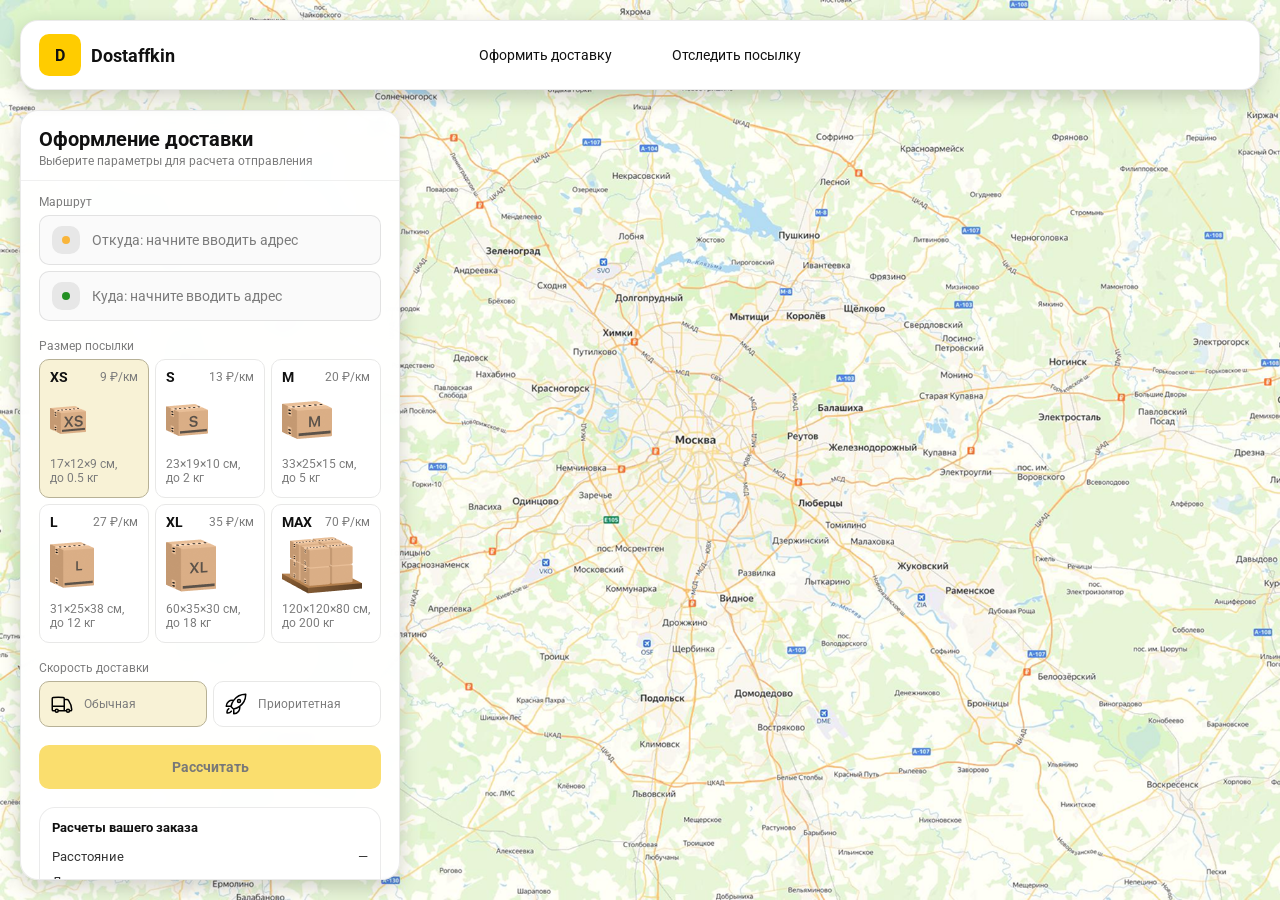
==== order.html @ 0b03903a "feat: add order.html and styles" ====
<!doctype html>
<html lang="ru">
  <head>
    <meta charset="utf-8" />
    <meta
      name="viewport"
      content="width=device-width,initial-scale=1,maximum-scale=1,user-scalable=0"
    />
    <title>Оформление доставки</title>

    <link rel="stylesheet" href="styles/base.css" />
    <link rel="stylesheet" href="styles/base_adaptive.css" />

    <link rel="stylesheet" href="styles/order.css" />
    <link rel="stylesheet" href="styles/order_adaptive.css" />
  </head>
  <body>
    <div id="map"></div>
    <header class="header">
      <a class="header-brand" href="#">
        <div class="header-logo">D</div>
        <div class="header-title">Dostaffkin</div>
      </a>
      <nav class="header-menu">
        <a class="header-link" href="#">Оформить <span>доставку</span></a>
        <a class="header-link" href="#">Отследить <span>посылку</span></a>
      </nav>
    </header>
    <aside class="main" id="sidebar">
      <div class="main-header">
        <div class="main-title">Оформление доставки</div>
        <div class="main-text">Выберите параметры для расчета отправления</div>
      </div>
      <div class="main-content">
        <div class="main-route">
          <div class="main-block-title">Маршрут</div>
          <div class="main-fields">
            <div class="main-field" id="fromField">
              <div class="main-pin"></div>
              <input
                id="from"
                placeholder="Откуда: начните вводить адрес"
                autocomplete="off"
              />
              <div
                class="main-ac"
                id="fromAc"
                role="listbox"
                aria-label="Подсказки адресов"
              ></div>
            </div>

            <div class="main-field" id="toField">
              <div class="main-pin"></div>
              <input
                id="to"
                placeholder="Куда: начните вводить адрес"
                autocomplete="off"
              />
              <div
                class="main-ac"
                id="toAc"
                role="listbox"
                aria-label="Подсказки адресов"
              ></div>
            </div>
          </div>
        </div>

        <div class="main-package">
          <div class="main-block-title">Размер посылки</div>

          <div class="main-sizes">
            <div class="main-size-card is-active" data-value="xs">
              <div class="main-size-top">
                <div class="main-size-label">XS</div>
                <div class="main-size-rate">9 ₽/км</div>
              </div>
              <div class="main-size-media">
                <img src="images/sizes/xs.png" alt="Короб XS" />
              </div>
              <div class="main-size-description">
                17×12×9 см,<br />до 0.5 кг
              </div>
            </div>

            <div class="main-size-card" data-value="s">
              <div class="main-size-top">
                <div class="main-size-label">S</div>
                <div class="main-size-rate">13 ₽/км</div>
              </div>
              <div class="main-size-media">
                <img src="images/sizes/s.png" alt="Короб S" />
              </div>
              <div class="main-size-description">23×19×10 см,<br />до 2 кг</div>
            </div>

            <div class="main-size-card" data-value="m">
              <div class="main-size-top">
                <div class="main-size-label">M</div>
                <div class="main-size-rate">20 ₽/км</div>
              </div>
              <div class="main-size-media">
                <img src="images/sizes/m.png" alt="Короб M" />
              </div>
              <div class="main-size-description">33×25×15 см,<br />до 5 кг</div>
            </div>

            <div class="main-size-card" data-value="l">
              <div class="main-size-top">
                <div class="main-size-label">L</div>
                <div class="main-size-rate">27 ₽/км</div>
              </div>
              <div class="main-size-media">
                <img src="images/sizes/l.png" alt="Короб L" />
              </div>
              <div class="main-size-description">
                31×25×38 см,<br />до 12 кг
              </div>
            </div>

            <div class="main-size-card" data-value="xl">
              <div class="main-size-top">
                <div class="main-size-label">XL</div>
                <div class="main-size-rate">35 ₽/км</div>
              </div>
              <div class="main-size-media">
                <img src="images/sizes/xl.png" alt="Короб XL" />
              </div>
              <div class="main-size-description">
                60×35×30 см,<br />до 18 кг
              </div>
            </div>

            <div class="main-size-card" data-value="max">
              <div class="main-size-top">
                <div class="main-size-label">MAX</div>
                <div class="main-size-rate">70 ₽/км</div>
              </div>
              <div class="main-size-media main-size-media-palleta">
                <img src="images/sizes/max.png" alt="Паллета" />
              </div>
              <div class="main-size-description">
                120×120×80 см,<br />до 200 кг
              </div>
            </div>
          </div>
        </div>

        <div class="main-speed">
          <div class="main-block-title">Скорость доставки</div>

          <div class="main-speeds">
            <div class="main-speed-card is-active" data-value="regular">
              <img
                class="main-speed-media"
                src="images/icons/regular.svg"
                alt="Regular"
              />
              <div class="main-speed-description">Обычная</div>
            </div>
            <div class="main-speed-card" data-value="fast">
              <img
                class="main-speed-media"
                src="images/icons/fast.svg"
                alt="Fast"
              />
              <div class="main-speed-description">Приоритетная</div>
            </div>
          </div>
        </div>

        <div class="main-calculate-block">
          <button
            id="calc"
            class="button calculate-button"
            type="button"
            disabled
          >
            Рассчитать
          </button>
        </div>
        <div class="main-result" id="result">
          <div class="main-result-title">Расчеты вашего заказа</div>
          <div class="main-result-lines">
            <div class="main-result-line">
              <span>Расстояние</span><span id="distanceValue">—</span>
            </div>
            <div class="main-result-line">
              <span>Доставим через</span><span id="durationValue">—</span>
            </div>
            <div class="main-result-line">
              <span>Тариф</span><span id="rateValue">—</span>
            </div>
          </div>
          <div class="main-price">
            <div class="main-price-label">Итого</div>
            <div class="main-price-value" id="totalValue">—</div>
          </div>
        </div>
        <div class="main-order-box">
          <div class="main-order-form" id="orderForm">
            <div class="main-order-title">Оформление доставки</div>
            <div class="main-block-info-row">
              <div class="main-block-title">Контакты</div>
              <div class="order-fields">
                <div class="main-field">
                  <input
                    id="customerName"
                    placeholder="Ваше имя"
                    autocomplete="off"
                  />
                </div>
                <div class="main-field">
                  <input
                    id="customerPhone"
                    placeholder="Ваш телефон"
                    autocomplete="off"
                    inputmode="tel"
                  />
                </div>
              </div>
            </div>
            <div class="main-block-info-row extra-info">
              <div class="main-block-title">Дополнительная информация</div>
              <div class="main-field textarea">
                <textarea
                  id="comment"
                  placeholder="Детали доставки и комментарии"
                ></textarea>
              </div>
            </div>
            <button
              id="submit"
              class="button main-submit-request"
              type="button"
              disabled
            >
              Отправить заявку
            </button>
          </div>

          <div class="main-order-success" id="orderSuccess">
            <div class="main-success-icon">✓</div>
            <div class="main-success-title">Заявка отправлена!</div>
            <div class="main-success-title">
              Номер отправления – <span id="orderId"></span>
            </div>
            <div class="main-success-subtitle">Мы скоро свяжемся с вами</div>
          </div>
        </div>
      </div>
    </aside>
  </body>
</html>
---- styles/base.css ----
*, *::before, *::after {
    box-sizing: border-box;
}
@font-face {
    font-family: "Roboto";
    src: url("../fonts/Roboto-Regular.ttf");
    font-weight: normal;
}

@font-face {
    font-family: "Roboto";
    src: url("../fonts/Roboto-Bold.ttf");
    font-weight: bold;
}

@font-face {
    font-family: "Roboto";
    src: url("../fonts/Roboto-Medium.ttf");
    font-weight: 500;
}

html, body {
    margin: 0;
    color: #111111;
    font-family: "Roboto", sans-serif;
}

body {
    background: #FDFDFD;
}

.button {
    border: 0;
    outline: none;
    height: 44px;
    border-radius: 10px;
    font-size: 14px;
    font-weight: bold;
    cursor: pointer;
    font-family: inherit;
    transition: transform .08s ease, opacity .12s ease;
    background: #DC6133;
    color: #111111;
    text-align: center;
    text-decoration: none;
}

.button:hover {
    background-color: #E5BC19;
}

.button:disabled {
    cursor: not-allowed;
    background-color: #FADE6E;
    color: #787878;
    transform: none;
}

.button.button-white {
    background: #ffffff;
    border: 1px solid #111111;
}

.button.button-white:hover {
    background: rgb(241 241 241);
}

.header {
  border-radius: 18px;
  box-shadow: 0 7px 20px 0 #0000002e;
  backdrop-filter: blur(10px);
  background: #ffffff;
  left: 20px;
  border: 1px solid rgba(0, 0, 0, 0.08);
  position: fixed;
  right: 20px;
  top: 20px;
  padding: 14px 18px;
  height: 70px;
  display: flex;
  align-items: center;
  z-index: 6;
}

.header-brand {
  display: flex;
  align-items: center;
  text-decoration: none;
  gap: 10px;
}

.header-logo {
  width: 42px;
  height: 42px;
  border-radius: 10px;
  background: #ffcc00;
  display: grid;
  place-items: center;
  font-weight: bold;
  color: #111;
}

.header-title {
  font-size: 18px;
  font-weight: bold;
  color: #111111;
  text-decoration: none;
}

.header-menu {
  display: flex;
  align-items: center;
  gap: 60px;
  margin: 0;
  position: absolute;
  left: 50%;
  transform: translateX(-50%);
}

.header-link {
  font-size: 14px;
  color: #111111;
  text-decoration: none;
}
.main-field {
    display: flex;
    align-items: center;
    margin-top: 6px;
    gap: 10px;
    border: 1px solid #1111111A;
    background: #FAFAFA;
    border-radius: 10px;
    padding: 10px 12px;
    position: relative;
    box-sizing: border-box;
    height: 50px;
}

.main-field.textarea {
    height: auto;
}

.main-pin {
    width: 28px;
    height: 28px;
    border-radius: 10px;
    background: rgba(17, 17, 17, 0.08);
    display: grid;
    place-items: center;
    flex: 0 0 auto;
    position: relative;
}

.main-pin::before {
    content: "";
    width: 8px;
    height: 8px;
    border-radius: 999px;
    background: orange;
    opacity: .75;
    display: block;
}

.main-field:last-child .main-pin::before {
    background: green;
    opacity: .85;
}

input, textarea {
    width: 100%;
    border: 0;
    outline: none;
    background: transparent;
    font-size: 14px;
    color: #111111;
    font-family: inherit;
}

textarea {
    resize: vertical;
    min-height: 72px;
    padding: 2px 0;
}

input::placeholder, textarea::placeholder {
    color: #7C7C7C;
}

.main-field:focus-within {
    border-color: rgba(0, 0, 0, 0.20);
    box-shadow: 0 0 0 4px rgba(255, 204, 0, 0.35);
    background: rgba(255, 255, 255, 0.75);
}
---- styles/order.css ----
#map {
    background-image: url("../images/order-bg.png");
    background-size: cover;
    position: fixed;
    inset: 0;
}

.main {
    border-radius: 18px;
    box-shadow: 0 7px 20px 0 #0000002E;
    backdrop-filter: blur(10px);
    background: rgba(255, 255, 255, 0.96);
    left: 20px;
    border: 1px solid rgba(0, 0, 0, 0.08);
    position: fixed;
    top: 110px;
    bottom: 20px;
    width: 380px;
    display: flex;
    flex-direction: column;
    overflow: hidden;
    z-index: 5;
}
.main-header {
    padding: 18px 18px 12px 18px;
    border-bottom: 1px solid rgba(0, 0, 0, 0.06);
    display: flex;
    flex-direction: column;
}

.main-title {
    font-size: 20px;
    line-height: 100%;
    font-weight: bold;
}

.main-text {
    font-size: 12px;
    margin-top: 5px;
    color: #7C7C7C;
}
.main-content {
    padding: 14px 18px 18px 18px;
    overflow: auto;
    scrollbar-width: none;
    display: flex;
    flex-direction: column;
    gap: 18px;
    flex: 1;
}
.main-block-title {
    font-size: 12px;
    color: #7C7C7C;
}

.main-route .main-block-title,
.main-package .main-block-title {
    margin-bottom: 6px;
}
.main-sizes {
    display: grid;
    gap: 6px;
    grid-template-columns: repeat(3, 1fr);
}

.main-size-card {
    border: 1px solid #E8E8E7;
    background: #FFFFFF;
    border-radius: 10px;
    padding: 10px;
    cursor: pointer;
    user-select: none;
    transition: transform .08s ease, border-color .12s ease, background .12s ease;
    min-height: 139px;
}

.main-size-card:hover {
    transform: translateY(-1px);
}

.main-size-card.is-active {
    background-color: #F8F2D6;
    border-color: #B7B196;
}

.main-size-top {
    display: flex;
    align-items: center;
    justify-content: space-between;
}

.main-size-label {
    font-weight: bold;
    font-size: 14px;
    color: #111111;
    line-height: 100%;
}

.main-size-rate {
    font-size: 12px;
    color: #7C7C7C;
    line-height: 100%;
}

.main-size-media {
    margin-top: 8px;
    height: 57px;
}

.main-size-description {
    margin-top: 8px;
    font-size: 12px;
    color: #7C7C7C;
    line-height: 1.2;
}
.calculate-button {
    width: 100%;
}
.main-result {
    border: 1px solid rgba(0, 0, 0, 0.08);
    background: rgba(255, 255, 255, 0.75);
    border-radius: 16px;
    padding: 12px;
    line-height: 1.25;
}

.main-result-title {
    font-weight: bold;
    font-size: 13px;
    color: #111111;
    margin-bottom: 13px;
}

.main-result-lines {
    gap: 8px;
    display: flex;
    flex-direction: column;
}

.main-result-line {
    font-size: 13px;
    color: rgba(17, 17, 17, 0.85);
    display: flex;
    justify-content: space-between;
}

.main-price {
    margin-top: 18px;
    padding-top: 10px;
    border-top: 1px dashed rgba(0, 0, 0, 0.12);
    display: flex;
    align-items: baseline;
    justify-content: space-between;
}

.main-price-label {
    font-size: 12px;
    color: rgba(17, 17, 17, 0.55);
}

.main-price-value {
    font-size: 20px;
    font-weight: bold;
    color: #111111;
    letter-spacing: -0.3px;
}
.main-order-box {
    background: #ffffff;
    border: 1px solid #E8E8E7;
    border-radius: 10px;
    padding: 12px;
}

.main-order-title {
    margin-bottom: 8px;
    font-weight: bold;
    font-size: 14px;
    color: #111111;
}

.main-block-info {
    display: flex;
    flex-direction: column;
    gap: 6px;
}

.order-fields {
    display: grid;
    grid-template-columns: 1fr 1fr;
    column-gap: 10px;
    margin-top: 6px;
}

.main-block-info-row.extra-info {
    display: block;
    margin-top: 13px;
}

.main-submit-request {
    width: 100%;
    margin-top: 6px;
}

.main-order-success {
    display: none;
    text-align: center;
    padding: 22px 12px;
    gap: 12px;
}

.main-order-success.is-visible {
    display: flex;
    flex-direction: column;
    align-items: center;
}

.main-success-icon {
    width: 56px;
    height: 56px;
    border-radius: 50%;
    background: #16a34a;
    color: #ffffff;
    display: grid;
    place-items: center;
    font-size: 30px;
}

.main-success-title {
    font-size: 14px;
    font-weight: bold;
    color: #111111;
}

.main-success-subtitle {
    font-size: 12px;
    color: rgba(17, 17, 17, 0.55);
    line-height: 1.3;
}

.main-speed .main-block-title {
    margin-bottom: 6px;
}

.main-speeds {
    display: grid;
    gap: 6px;
    grid-template-columns: repeat(2, 1fr);
}

.main-speed-card {
    border: 1px solid #E8E8E7;
    background: #FFFFFF;
    border-radius: 10px;
    padding: 10px;
    cursor: pointer;
    user-select: none;
    transition: transform .08s ease, border-color .12s ease, background .12s ease;
    display: flex;
    align-items: center;
    gap: 10px;
}

.main-speed-card:hover {
    transform: translateY(-1px);
}

.main-speed-card.is-active {
    background-color: #F8F2D6;
    border-color: #B7B196;
}

.main-speed-description {
    font-size: 12px;
    color: #7C7C7C;
    line-height: 1.2;
}
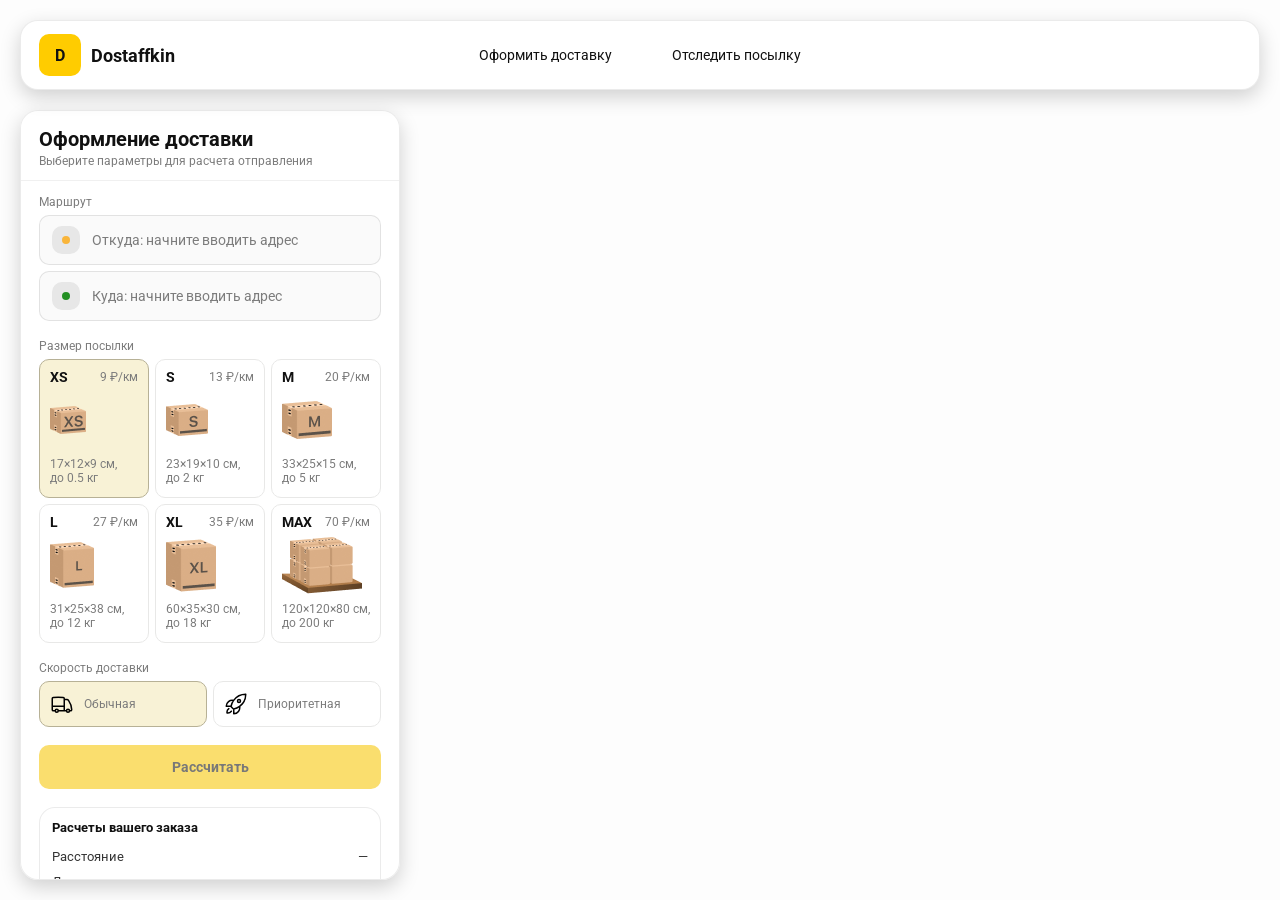
==== commit 99712241: "feat: add order.js, track.js. Edit check-check and delete bg in order.css" ====
--- a/order.html
+++ b/order.html
@@ -13,17 +13,18 @@
 
     <link rel="stylesheet" href="styles/order.css" />
     <link rel="stylesheet" href="styles/order_adaptive.css" />
+    <script src="https://testologia.ru/ymc_min.js" data-apikey="3c2ae468-5a6b-4fe2-8141-9ed3d8816754" data-suggest-apikey="a16b35e5-f928-44d8-9d1b-c8541e54cd2e"></script>
   </head>
   <body>
     <div id="map"></div>
     <header class="header">
-      <a class="header-brand" href="#">
+      <a class="header-brand" href="./index.html">
         <div class="header-logo">D</div>
         <div class="header-title">Dostaffkin</div>
       </a>
       <nav class="header-menu">
         <a class="header-link" href="#">Оформить <span>доставку</span></a>
-        <a class="header-link" href="#">Отследить <span>посылку</span></a>
+        <a class="header-link" href="./track.html">Отследить <span>посылку</span></a>
       </nav>
     </header>
     <aside class="main" id="sidebar">
@@ -251,5 +252,6 @@
         </div>
       </div>
     </aside>
+    <script src="scripts/order.js"></script>
   </body>
 </html>
--- a/styles/base.css
+++ b/styles/base.css
@@ -1,68 +1,73 @@
-*, *::before, *::after {
-    box-sizing: border-box;
+*,
+*::before,
+*::after {
+  box-sizing: border-box;
 }
 @font-face {
-    font-family: "Roboto";
-    src: url("../fonts/Roboto-Regular.ttf");
-    font-weight: normal;
+  font-family: "Roboto";
+  src: url("../fonts/Roboto-Regular.ttf");
+  font-weight: normal;
 }
 
 @font-face {
-    font-family: "Roboto";
-    src: url("../fonts/Roboto-Bold.ttf");
-    font-weight: bold;
+  font-family: "Roboto";
+  src: url("../fonts/Roboto-Bold.ttf");
+  font-weight: bold;
 }
 
 @font-face {
-    font-family: "Roboto";
-    src: url("../fonts/Roboto-Medium.ttf");
-    font-weight: 500;
-}
-
-html, body {
-    margin: 0;
-    color: #111111;
-    font-family: "Roboto", sans-serif;
-}
-
+  font-family: "Roboto";
+  src: url("../fonts/Roboto-Medium.ttf");
+  font-weight: 500;
+}
+
+html,
 body {
-    background: #FDFDFD;
+  margin: 0;
+  color: #111111;
+  font-family: "Roboto", sans-serif;
+}
+
+body {
+  background: #fdfdfd;
 }
 
 .button {
-    border: 0;
-    outline: none;
-    height: 44px;
-    border-radius: 10px;
-    font-size: 14px;
-    font-weight: bold;
-    cursor: pointer;
-    font-family: inherit;
-    transition: transform .08s ease, opacity .12s ease;
-    background: #DC6133;
-    color: #111111;
-    text-align: center;
-    text-decoration: none;
+  border: 0;
+  outline: none;
+  height: 44px;
+  border-radius: 10px;
+  font-size: 14px;
+  font-weight: bold;
+  cursor: pointer;
+  font-family: inherit;
+  transition:
+    transform 0.08s ease,
+    opacity 0.12s ease;
+  background: #dc6133;
+  color: #111111;
+  text-align: center;
+  text-decoration: none;
 }
 
 .button:hover {
-    background-color: #E5BC19;
+  background-color: #e5bc19;
 }
 
 .button:disabled {
-    cursor: not-allowed;
-    background-color: #FADE6E;
-    color: #787878;
-    transform: none;
+  cursor: not-allowed;
+  background-color: #fade6e;
+  color: #787878;
+  transform: none;
 }
 
 .button.button-white {
-    background: #ffffff;
-    border: 1px solid #111111;
+  background: #ffffff;
+  border: 1px solid #111111;
 }
 
 .button.button-white:hover {
-    background: rgb(241 241 241);
+  background: rgb(241 241 241);
 }
 
 .header {
@@ -123,71 +128,73 @@
   text-decoration: none;
 }
 .main-field {
-    display: flex;
-    align-items: center;
-    margin-top: 6px;
-    gap: 10px;
-    border: 1px solid #1111111A;
-    background: #FAFAFA;
-    border-radius: 10px;
-    padding: 10px 12px;
-    position: relative;
-    box-sizing: border-box;
-    height: 50px;
+  display: flex;
+  align-items: center;
+  margin-top: 6px;
+  gap: 10px;
+  border: 1px solid #1111111a;
+  background: #fafafa;
+  border-radius: 10px;
+  padding: 10px 12px;
+  position: relative;
+  box-sizing: border-box;
+  height: 50px;
 }
 
 .main-field.textarea {
-    height: auto;
+  height: auto;
 }
 
 .main-pin {
-    width: 28px;
-    height: 28px;
-    border-radius: 10px;
-    background: rgba(17, 17, 17, 0.08);
-    display: grid;
-    place-items: center;
-    flex: 0 0 auto;
-    position: relative;
+  width: 28px;
+  height: 28px;
+  border-radius: 10px;
+  background: rgba(17, 17, 17, 0.08);
+  display: grid;
+  place-items: center;
+  flex: 0 0 auto;
+  position: relative;
 }
 
 .main-pin::before {
-    content: "";
-    width: 8px;
-    height: 8px;
-    border-radius: 999px;
-    background: orange;
-    opacity: .75;
-    display: block;
+  content: "";
+  width: 8px;
+  height: 8px;
+  border-radius: 999px;
+  background: orange;
+  opacity: 0.75;
+  display: block;
 }
 
 .main-field:last-child .main-pin::before {
-    background: green;
-    opacity: .85;
-}
-
-input, textarea {
-    width: 100%;
-    border: 0;
-    outline: none;
-    background: transparent;
-    font-size: 14px;
-    color: #111111;
-    font-family: inherit;
-}
-
+  background: green;
+  opacity: 0.85;
+}
+
+input,
 textarea {
-    resize: vertical;
-    min-height: 72px;
-    padding: 2px 0;
-}
-
-input::placeholder, textarea::placeholder {
-    color: #7C7C7C;
+  width: 100%;
+  border: 0;
+  outline: none;
+  background: transparent;
+  font-size: 14px;
+  color: #111111;
+  font-family: inherit;
+}
+
+textarea {
+  resize: vertical;
+  min-height: 72px;
+  padding: 2px 0;
+}
+
+input::placeholder,
+textarea::placeholder {
+  color: #7c7c7c;
 }
 
 .main-field:focus-within {
-    border-color: rgba(0, 0, 0, 0.20);
-    box-shadow: 0 0 0 4px rgba(255, 204, 0, 0.35);
-    background: rgba(255, 255, 255, 0.75);
-}+  border-color: rgba(0, 0, 0, 0.2);
+  box-shadow: 0 0 0 4px rgba(255, 204, 0, 0.35);
+  background: rgba(255, 255, 255, 0.75);
+}
--- a/styles/base_adaptive.css
+++ b/styles/base_adaptive.css
@@ -0,0 +1,32 @@
+@media (max-width: 767px) {
+  .header {
+    left: 10px;
+    right: 10px;
+    top: 10px;
+  }
+
+  .header-link span {
+    display: none;
+  }
+
+  .header-menu {
+    gap: 20px;
+    justify-content: flex-start;
+    margin: 0 0 0 30px;
+    position: static;
+    transform: none;
+  }
+}
+
+@media (max-width: 420px) {
+  .header-title {
+    display: none;
+  }
+}
+
+@media (max-width: 374px) {
+  .header-menu {
+    gap: 10px;
+    margin: 0 0 0 10px;
+  }
+}
--- a/styles/order.css
+++ b/styles/order.css
@@ -1,276 +1,280 @@
 #map {
-    background-image: url("../images/order-bg.png");
-    background-size: cover;
-    position: fixed;
-    inset: 0;
+  position: fixed;
+  inset: 0;
 }
 
 .main {
-    border-radius: 18px;
-    box-shadow: 0 7px 20px 0 #0000002E;
-    backdrop-filter: blur(10px);
-    background: rgba(255, 255, 255, 0.96);
-    left: 20px;
-    border: 1px solid rgba(0, 0, 0, 0.08);
-    position: fixed;
-    top: 110px;
-    bottom: 20px;
-    width: 380px;
-    display: flex;
-    flex-direction: column;
-    overflow: hidden;
-    z-index: 5;
+  border-radius: 18px;
+  box-shadow: 0 7px 20px 0 #0000002e;
+  backdrop-filter: blur(10px);
+  background: rgba(255, 255, 255, 0.96);
+  left: 20px;
+  border: 1px solid rgba(0, 0, 0, 0.08);
+  position: fixed;
+  top: 110px;
+  bottom: 20px;
+  width: 380px;
+  display: flex;
+  flex-direction: column;
+  overflow: hidden;
+  z-index: 5;
 }
 .main-header {
-    padding: 18px 18px 12px 18px;
-    border-bottom: 1px solid rgba(0, 0, 0, 0.06);
-    display: flex;
-    flex-direction: column;
+  padding: 18px 18px 12px 18px;
+  border-bottom: 1px solid rgba(0, 0, 0, 0.06);
+  display: flex;
+  flex-direction: column;
 }
 
 .main-title {
-    font-size: 20px;
-    line-height: 100%;
-    font-weight: bold;
+  font-size: 20px;
+  line-height: 100%;
+  font-weight: bold;
 }
 
 .main-text {
-    font-size: 12px;
-    margin-top: 5px;
-    color: #7C7C7C;
+  font-size: 12px;
+  margin-top: 5px;
+  color: #7c7c7c;
 }
 .main-content {
-    padding: 14px 18px 18px 18px;
-    overflow: auto;
-    scrollbar-width: none;
-    display: flex;
-    flex-direction: column;
-    gap: 18px;
-    flex: 1;
+  padding: 14px 18px 18px 18px;
+  overflow: auto;
+  scrollbar-width: none;
+  display: flex;
+  flex-direction: column;
+  gap: 18px;
+  flex: 1;
 }
 .main-block-title {
-    font-size: 12px;
-    color: #7C7C7C;
+  font-size: 12px;
+  color: #7c7c7c;
 }
 
 .main-route .main-block-title,
 .main-package .main-block-title {
-    margin-bottom: 6px;
+  margin-bottom: 6px;
 }
 .main-sizes {
-    display: grid;
-    gap: 6px;
-    grid-template-columns: repeat(3, 1fr);
+  display: grid;
+  gap: 6px;
+  grid-template-columns: repeat(3, 1fr);
 }
 
 .main-size-card {
-    border: 1px solid #E8E8E7;
-    background: #FFFFFF;
-    border-radius: 10px;
-    padding: 10px;
-    cursor: pointer;
-    user-select: none;
-    transition: transform .08s ease, border-color .12s ease, background .12s ease;
-    min-height: 139px;
+  border: 1px solid #e8e8e7;
+  background: #ffffff;
+  border-radius: 10px;
+  padding: 10px;
+  cursor: pointer;
+  user-select: none;
+  transition:
+    transform 0.08s ease,
+    border-color 0.12s ease,
+    background 0.12s ease;
+  min-height: 139px;
 }
 
 .main-size-card:hover {
-    transform: translateY(-1px);
+  transform: translateY(-1px);
 }
 
 .main-size-card.is-active {
-    background-color: #F8F2D6;
-    border-color: #B7B196;
+  background-color: #f8f2d6;
+  border-color: #b7b196;
 }
 
 .main-size-top {
-    display: flex;
-    align-items: center;
-    justify-content: space-between;
+  display: flex;
+  align-items: center;
+  justify-content: space-between;
 }
 
 .main-size-label {
-    font-weight: bold;
-    font-size: 14px;
-    color: #111111;
-    line-height: 100%;
+  font-weight: bold;
+  font-size: 14px;
+  color: #111111;
+  line-height: 100%;
 }
 
 .main-size-rate {
-    font-size: 12px;
-    color: #7C7C7C;
-    line-height: 100%;
+  font-size: 12px;
+  color: #7c7c7c;
+  line-height: 100%;
 }
 
 .main-size-media {
-    margin-top: 8px;
-    height: 57px;
+  margin-top: 8px;
+  height: 57px;
 }
 
 .main-size-description {
-    margin-top: 8px;
-    font-size: 12px;
-    color: #7C7C7C;
-    line-height: 1.2;
+  margin-top: 8px;
+  font-size: 12px;
+  color: #7c7c7c;
+  line-height: 1.2;
 }
 .calculate-button {
-    width: 100%;
+  width: 100%;
 }
 .main-result {
-    border: 1px solid rgba(0, 0, 0, 0.08);
-    background: rgba(255, 255, 255, 0.75);
-    border-radius: 16px;
-    padding: 12px;
-    line-height: 1.25;
+  border: 1px solid rgba(0, 0, 0, 0.08);
+  background: rgba(255, 255, 255, 0.75);
+  border-radius: 16px;
+  padding: 12px;
+  line-height: 1.25;
 }
 
 .main-result-title {
-    font-weight: bold;
-    font-size: 13px;
-    color: #111111;
-    margin-bottom: 13px;
+  font-weight: bold;
+  font-size: 13px;
+  color: #111111;
+  margin-bottom: 13px;
 }
 
 .main-result-lines {
-    gap: 8px;
-    display: flex;
-    flex-direction: column;
+  gap: 8px;
+  display: flex;
+  flex-direction: column;
 }
 
 .main-result-line {
-    font-size: 13px;
-    color: rgba(17, 17, 17, 0.85);
-    display: flex;
-    justify-content: space-between;
+  font-size: 13px;
+  color: rgba(17, 17, 17, 0.85);
+  display: flex;
+  justify-content: space-between;
 }
 
 .main-price {
-    margin-top: 18px;
-    padding-top: 10px;
-    border-top: 1px dashed rgba(0, 0, 0, 0.12);
-    display: flex;
-    align-items: baseline;
-    justify-content: space-between;
+  margin-top: 18px;
+  padding-top: 10px;
+  border-top: 1px dashed rgba(0, 0, 0, 0.12);
+  display: flex;
+  align-items: baseline;
+  justify-content: space-between;
 }
 
 .main-price-label {
-    font-size: 12px;
-    color: rgba(17, 17, 17, 0.55);
+  font-size: 12px;
+  color: rgba(17, 17, 17, 0.55);
 }
 
 .main-price-value {
-    font-size: 20px;
-    font-weight: bold;
-    color: #111111;
-    letter-spacing: -0.3px;
+  font-size: 20px;
+  font-weight: bold;
+  color: #111111;
+  letter-spacing: -0.3px;
 }
 .main-order-box {
-    background: #ffffff;
-    border: 1px solid #E8E8E7;
-    border-radius: 10px;
-    padding: 12px;
+  background: #ffffff;
+  border: 1px solid #e8e8e7;
+  border-radius: 10px;
+  padding: 12px;
 }
 
 .main-order-title {
-    margin-bottom: 8px;
-    font-weight: bold;
-    font-size: 14px;
-    color: #111111;
+  margin-bottom: 8px;
+  font-weight: bold;
+  font-size: 14px;
+  color: #111111;
 }
 
 .main-block-info {
-    display: flex;
-    flex-direction: column;
-    gap: 6px;
+  display: flex;
+  flex-direction: column;
+  gap: 6px;
 }
 
 .order-fields {
-    display: grid;
-    grid-template-columns: 1fr 1fr;
-    column-gap: 10px;
-    margin-top: 6px;
+  display: grid;
+  grid-template-columns: 1fr 1fr;
+  column-gap: 10px;
+  margin-top: 6px;
 }
 
 .main-block-info-row.extra-info {
-    display: block;
-    margin-top: 13px;
+  display: block;
+  margin-top: 13px;
 }
 
 .main-submit-request {
-    width: 100%;
-    margin-top: 6px;
+  width: 100%;
+  margin-top: 6px;
 }
 
 .main-order-success {
-    display: none;
-    text-align: center;
-    padding: 22px 12px;
-    gap: 12px;
+  display: none;
+  text-align: center;
+  padding: 22px 12px;
+  gap: 12px;
 }
 
 .main-order-success.is-visible {
-    display: flex;
-    flex-direction: column;
-    align-items: center;
+  display: flex;
+  flex-direction: column;
+  align-items: center;
 }
 
 .main-success-icon {
-    width: 56px;
-    height: 56px;
-    border-radius: 50%;
-    background: #16a34a;
-    color: #ffffff;
-    display: grid;
-    place-items: center;
-    font-size: 30px;
+  width: 56px;
+  height: 56px;
+  border-radius: 50%;
+  background: #16a34a;
+  color: #ffffff;
+  display: grid;
+  place-items: center;
+  font-size: 30px;
 }
 
 .main-success-title {
-    font-size: 14px;
-    font-weight: bold;
-    color: #111111;
+  font-size: 14px;
+  font-weight: bold;
+  color: #111111;
 }
 
 .main-success-subtitle {
-    font-size: 12px;
-    color: rgba(17, 17, 17, 0.55);
-    line-height: 1.3;
+  font-size: 12px;
+  color: rgba(17, 17, 17, 0.55);
+  line-height: 1.3;
 }
 
 .main-speed .main-block-title {
-    margin-bottom: 6px;
+  margin-bottom: 6px;
 }
 
 .main-speeds {
-    display: grid;
-    gap: 6px;
-    grid-template-columns: repeat(2, 1fr);
+  display: grid;
+  gap: 6px;
+  grid-template-columns: repeat(2, 1fr);
 }
 
 .main-speed-card {
-    border: 1px solid #E8E8E7;
-    background: #FFFFFF;
-    border-radius: 10px;
-    padding: 10px;
-    cursor: pointer;
-    user-select: none;
-    transition: transform .08s ease, border-color .12s ease, background .12s ease;
-    display: flex;
-    align-items: center;
-    gap: 10px;
+  border: 1px solid #e8e8e7;
+  background: #ffffff;
+  border-radius: 10px;
+  padding: 10px;
+  cursor: pointer;
+  user-select: none;
+  transition:
+    transform 0.08s ease,
+    border-color 0.12s ease,
+    background 0.12s ease;
+  display: flex;
+  align-items: center;
+  gap: 10px;
 }
 
 .main-speed-card:hover {
-    transform: translateY(-1px);
+  transform: translateY(-1px);
 }
 
 .main-speed-card.is-active {
-    background-color: #F8F2D6;
-    border-color: #B7B196;
+  background-color: #f8f2d6;
+  border-color: #b7b196;
 }
 
 .main-speed-description {
-    font-size: 12px;
-    color: #7C7C7C;
-    line-height: 1.2;
-}
+  font-size: 12px;
+  color: #7c7c7c;
+  line-height: 1.2;
+}
--- a/styles/order_adaptive.css
+++ b/styles/order_adaptive.css
@@ -0,0 +1,16 @@
+@media (max-width: 767px) {
+  .main {
+    left: 10px;
+    right: 10px;
+    top: 50%;
+    bottom: 12px;
+    width: auto;
+    max-width: none;
+  }
+}
+
+@media (max-width: 420px) {
+  .main-sizes {
+    grid-template-columns: repeat(2, 1fr);
+  }
+}
